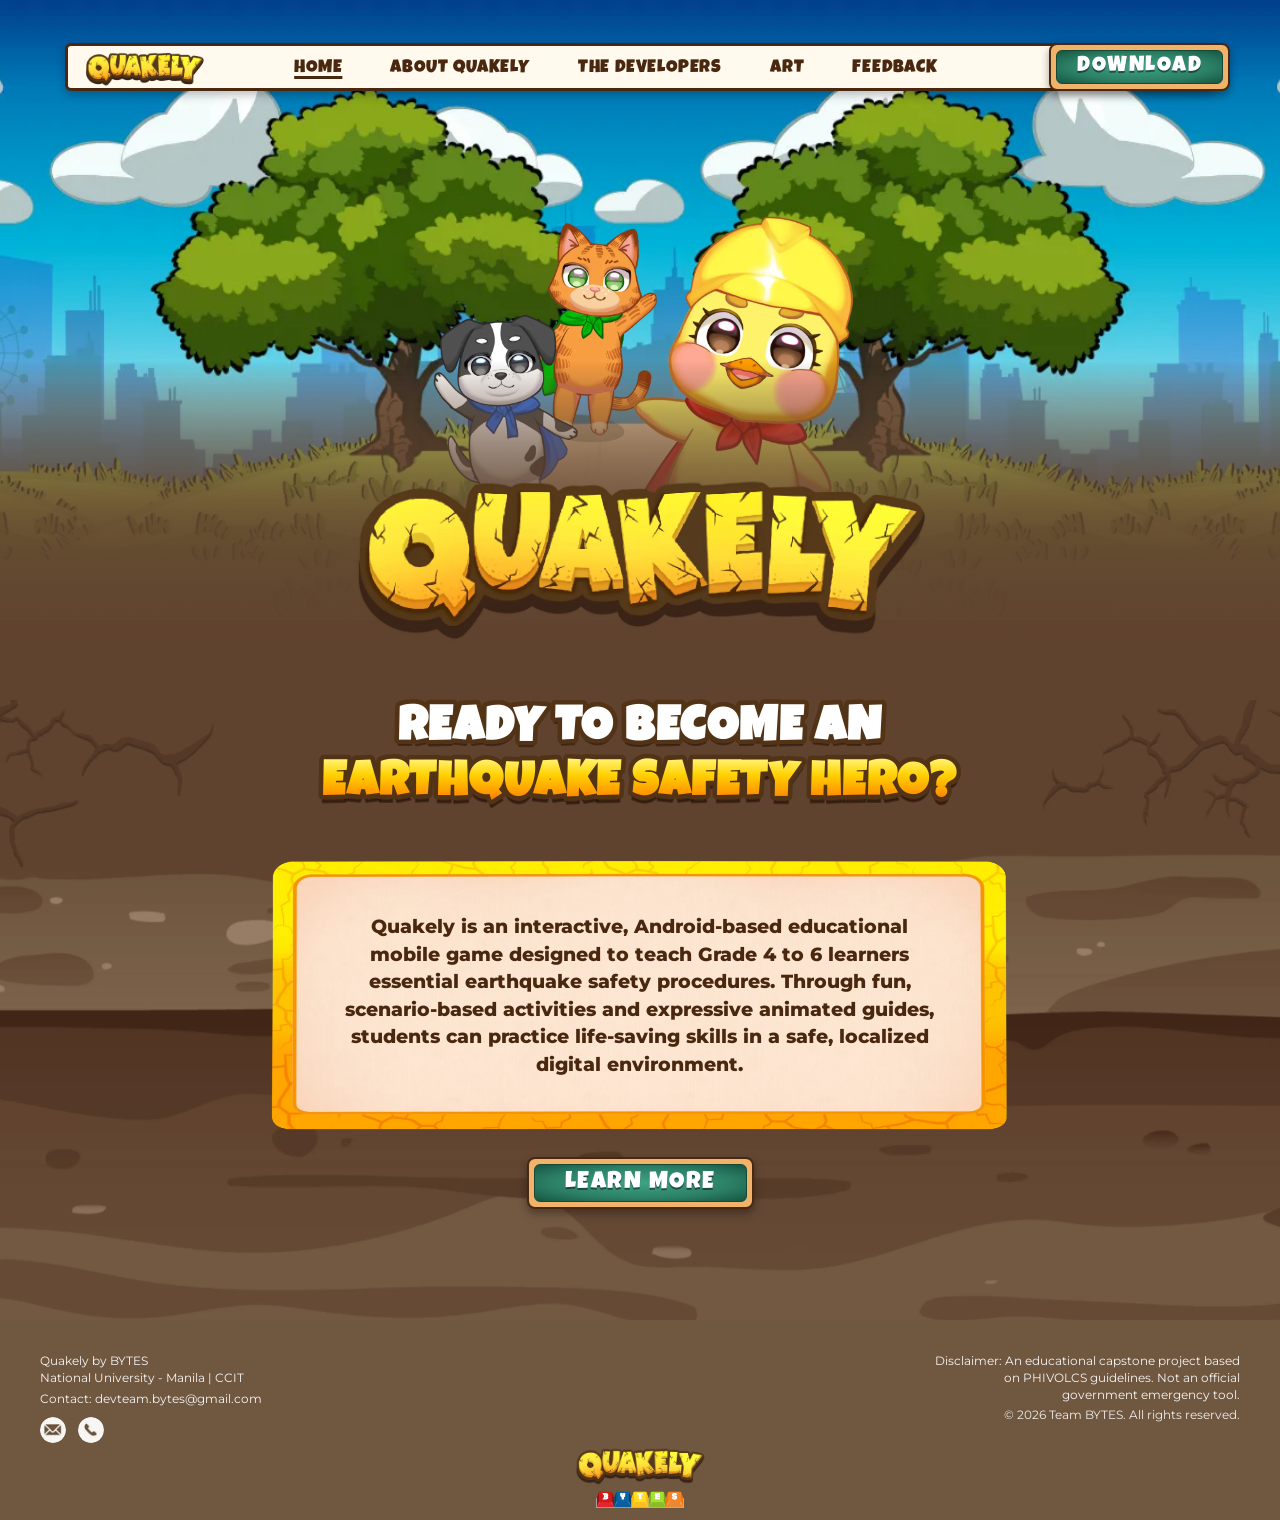
==== Quakely_Website/index.html @ 58cce62c "initial commit" ====
<!doctype html>
<html lang="en">
  <head>
    <meta charset="utf-8" />
    <meta
      name="viewport"
      content="width=device-width, initial-scale=1.0"
    />
    <title>Quakely - Ready to Become an Earthquake Safety Hero?</title>
    <link rel="icon" type="image/png" href="Q LOGO 2.png" />

    <meta
      property="og:title"
      content="Quakely - Ready to Become an Earthquake Safety Hero?"
    />
    <meta
      property="og:image"
      content="https://quakelywebsite.vercel.app/Home%20Assets/HOME%20FULL%20ART%202.webp"
    />
    <meta
      property="og:url"
      content="https://quakelywebsite.vercel.app/index.html"
    />
    <meta property="og:type" content="website" />

    <link href="https://fonts.googleapis.com" rel="preconnect" />
    <link href="https://fonts.gstatic.com" rel="preconnect" />
    <link
      href="https://fonts.googleapis.com/css2?family=Luckiest+Guy&family=Montserrat:ital,wght@0,400;0,500;0,700;0,800;1,400&display=swap"
      rel="stylesheet"
    />
    <link
      rel="preload"
      as="image"
      href="Home Assets/HOME FULL ART 1.webp"
      fetchpriority="high"
    />
    <link href="styles/index.css" rel="stylesheet" />
  </head>
  <body>
    <div class="page-wrapper">
      <main class="content-landmark">
      <section class="section-art">
        <header class="navbar">
          <a class="nav-logo" href="index.html">
            <img
              alt="Quakely Logo"
              height="356"
              src="Home Assets/Quakely Primary Logo.webp"
              width="2000"
            />
          </a>
          <button aria-expanded="false" aria-label="Menu" id="resp-nav-toggle">
            ☰
          </button>
          <ul class="nav-links">
            <li><a class="active" href="index.html">HOME</a></li>
            <li><a href="about.html">ABOUT QUAKELY</a></li>
            <li><a href="devs.html">THE DEVELOPERS</a></li>
            <li><a href="art.html">ART</a></li>
            <li><a href="feedback.html">FEEDBACK</a></li>
            <li class="nav-download-item">
              <a class="btn-download" href="download.html">
                <span>DOWNLOAD</span>
              </a>
            </li>
          </ul>
        </header>
        <div class="characters-container">
          <img
            alt="Ningning"
            class="char-gif char-ningning"
            height="2000"
            loading="lazy"
            src="Home Assets/NINGNING HOME.webp"
            width="1125"
          />
          <img
            alt="Paopao"
            class="char-gif char-paopao"
            height="2000"
            loading="lazy"
            src="Home Assets/PAOPAO HOME.webp"
            width="1125"
          />
          <img
            alt="Chichi"
            class="char-gif char-chichi"
            height="2000"
            loading="lazy"
            src="Home Assets/CHICHI HOME.webp"
            width="1125"
          />
        </div>
      </section>
      <div class="gradient-overlay-wrapper">
        <img
          alt="Brown Gradient"
          class="gradient-bg-img"
          height="578"
          loading="lazy"
          src="Home Assets/BROWN GRADIENT.webp"
          width="4277"
        />
        <div class="hero-center-logo">
          <img
            alt="Quakely"
            class="hero-logo-img"
            height="356"
            src="Home Assets/Quakely Primary Logo.webp"
            width="2000"
          />
        </div>
        <div class="hero-headline">
          <svg class="headline-svg" viewbox="0 0 1200 180">
            <defs>
              <lineargradient
                id="yellowOrangeGrad"
                x1="0%"
                x2="0%"
                y1="0%"
                y2="100%"
              >
                <stop offset="0%" stop-color="#FFF77A"></stop>
                <stop offset="35%" stop-color="#FFD000"></stop>
                <stop offset="70%" stop-color="#FF9600"></stop>
                <stop offset="100%" stop-color="#E05B00"></stop>
              </lineargradient>
            </defs>
            <text class="white-shadow" x="50%" y="90">READY TO BECOME AN</text>
            <text class="white-stroke" x="50%" y="90">READY TO BECOME AN</text>
            <text class="white-fill" x="50%" y="90">READY TO BECOME AN</text>
            <text class="yellow-shadow" x="50%" y="150">
              EARTHQUAKE SAFETY HERO?
            </text>
            <text class="yellow-stroke" x="50%" y="150">
              EARTHQUAKE SAFETY HERO?
            </text>
            <text class="yellow-fill" x="50%" y="150">
              EARTHQUAKE SAFETY HERO?
            </text>
          </svg>
        </div>
      </div>
      <section class="section-layers">
        <div class="yellow-base-wrapper">
          <img
            alt="Yellow Base"
            class="yellow-base-bg"
            height="1025"
            loading="lazy"
            src="Home Assets/YELLOW BASE.webp"
            width="2788"
          />
          <div class="info-card-text">
            <p>
              Quakely is an interactive, Android-based educational mobile game
              designed to teach Grade 4 to 6 learners essential earthquake
              safety procedures. Through fun, scenario-based activities and
              expressive animated guides, students can practice life-saving
              skills in a safe, localized digital environment.
            </p>
          </div>
        </div>
        <a class="btn-learn-more" href="about.html">
          <span>Learn More</span>
        </a>
      </section>
      </main>
      <footer class="footer">
        <div class="footer-inner">
          <div class="footer-columns">
            <div class="footer-left">
              <p>Quakely by BYTES</p>
              <p>National University - Manila | CCIT</p>
              <p style="margin-top: 4px">
                Contact:
                <a
                  class="email-link"
                  href="https://mail.google.com/mail/?view=cm&fs=1&to=devteam.bytes@gmail.com"
                  rel="noopener noreferrer"
                  target="_blank"
                >
                  devteam.bytes@gmail.com
                </a>
              </p>
              <div class="contact-icons-row">
                <a
                  class="contact-icon-circle"
                  href="https://mail.google.com/mail/?view=cm&fs=1&to=devteam.bytes@gmail.com"
                  rel="noopener noreferrer"
                  target="_blank"
                  title="Compose Email in Gmail"
                >
                  <img
                    alt="Email"
                    height="30"
                    loading="lazy"
                    src="Home Assets/EMAIL ICON.webp"
                    width="30"
                  />
                </a>
                <a
                  class="contact-icon-circle"
                  href="tel:+639991867943"
                  title="Call Us"
                >
                  <img
                    alt="Phone"
                    height="30"
                    loading="lazy"
                    src="Home Assets/PHONE ICON.webp"
                    width="30"
                  />
                </a>
              </div>
            </div>
            <div class="footer-right">
              <p style="padding-bottom: 4px">
                Disclaimer: An educational capstone project based<br />
                on PHIVOLCS guidelines. Not an official<br />
                government emergency tool.
              </p>
              <p class="copyright">© 2026 Team BYTES. All rights reserved.</p>
            </div>
          </div>
          <div class="footer-center">
            <div class="footer-logos">
              <img
                alt="Quakely Logo"
                class="quakely-logo"
                height="356"
                src="Home Assets/Quakely Primary Logo.webp"
                width="2000"
              />
              <img
                alt="BYTES Logo"
                class="bytes-logo"
                height="606"
                src="Home Assets/BYTES logo transp bg.webp"
                width="2686"
              />
            </div>
          </div>
        </div>
      </footer>
    </div>
    <script>
      // Responsive Navbar Toggle
      const navToggle = document.getElementById("resp-nav-toggle");
      const navbar = document.querySelector(".navbar");
      if (navToggle && navbar && !navToggle.dataset.bound) {
        navToggle.dataset.bound = "true";
        navToggle.addEventListener("click", () => {
          const isExpanded = navToggle.getAttribute("aria-expanded") === "true";
          navToggle.setAttribute("aria-expanded", !isExpanded);
          navbar.classList.toggle("resp-open");
        });
      }
    </script>
  </body>
</html>
---- Quakely_Website/styles/index.css ----
:root {
  --primary-yellow: #ffd200;
  --text-brown: #4a2810;
  --nav-bg: #fffaed;
  --nav-border: #91532b;
  --btn-orange-border: #f1b36a;
}

* {
  box-sizing: border-box;
  margin: 0;
  padding: 0;
}

body {
  font-family: "Montserrat", sans-serif;
  color: #ffffff;
  background-color: #3b2314;
  overflow-x: hidden;
}
html,
body {
  width: 100%;
  max-width: 100%;
  margin: 0;
  padding: 0;
  overflow-x: hidden;
  overscroll-behavior-x: none;
}
.page-wrapper {
  position: relative;
  width: 100%;
  display: flex;
  flex-direction: column;
}

/* Accessibility: wraps the page content in a <main> landmark for
   screen readers/audits without affecting layout — display:contents
   makes the wrapper itself invisible to the flex layout so section-art,
   gradient-overlay-wrapper and section-layers still behave as direct
   flex children of .page-wrapper exactly as before. */
.content-landmark {
  display: contents;
}

/* TOP SECTION */
.section-art {
  position: relative;
  width: 100%;
  height: 820px;
  background-image: url("../Home Assets/HOME FULL ART 1.webp");
  background-position: top center;
  background-repeat: no-repeat;
  background-size: 100% auto;
  display: flex;
  flex-direction: column;
  align-items: center;
  padding: 20px 24px 0 24px;
  z-index: auto;
}

.navbar {
  position: relative;
  width: 100%;
  max-width: 1380px;
  margin-top: 3vh;
  height: 48px;
  background-color: var(--nav-bg);
  border: 3px solid var(--text-brown);
  border-radius: 6px;
  display: flex;
  justify-content: center;
  align-items: center;
  padding: 0;
  box-shadow: 0 4px 10px rgba(0, 0, 0, 0.25);
  z-index: 30;
  box-sizing: border-box;
}

.nav-logo {
  position: absolute;
  left: -22px;
  top: 50%;
  transform: translateY(-45%);
  display: flex;
  align-items: center;
  z-index: 12;
}

.nav-logo img {
  height: 35px;
  width: auto;
  display: block;
  pointer-events: none;
}

.nav-links {
  display: flex;
  list-style: none;
  align-items: center;
  gap: 85px;
  margin: 0 auto;
}

.nav-links a {
  display: inline-block;
  text-decoration: none;
  color: var(--text-brown);
  font-family: "Luckiest Guy", cursive;
  font-size: 20px;
  letter-spacing: 0.8px;
  text-transform: uppercase;
  transition: opacity 0.2s ease;
}

.nav-links a:hover {
  transform: translateY(-2px);
  opacity: 0.8;
}

.nav-links a.active {
  text-decoration: underline;
  text-decoration-thickness: 3px;
  text-underline-offset: 4px;
}

/* BUTTONS */
.btn-download {
  position: absolute;
  right: -18px;
  top: 50%;
  transform: translateY(-50%);
  z-index: 12;
  display: inline-flex;
  align-items: center;
  justify-content: center;
  text-decoration: none;
  cursor: pointer;
  background-color: var(--btn-orange-border);
  border: 2.5px solid var(--text-brown);
  border-radius: 8px;
  padding: 5px;
  box-shadow: 0 4px 8px rgba(0, 0, 0, 0.35);

  transition:
    filter 0.2s ease,
    box-shadow 0.2s ease;
}

/* Hover effect */
.btn-download:hover,
.btn-download:hover span {
  opacity: 1 !important;
  filter: brightness(1.08);
}

.btn-download span {
  display: block;
  background: radial-gradient(
    ellipse at center,
    #3ea383 0%,
    #2c8065 60%,
    #165541 100%
  );
  border: 1.5px solid #144937;
  border-radius: 6px;
  padding: 6px 26px;
  color: #ffffff;
  font-family: "Luckiest Guy", cursive;
  font-size: 26px;
  letter-spacing: 1.5px;
  text-transform: uppercase;
  text-shadow: 0 2px 0px rgba(0, 0, 0, 0.45);
}

.btn-download:active {
  transform: translateY(calc(-50% + 2px));
}
/* HERO CENTER LOGO & HEADLINE ADJUSTMENTS */
.hero-center-logo {
  display: flex;
  justify-content: center;
  align-items: center;
  width: 100%;
  margin-top: clamp(200px, 10vw, 300px);
  margin-bottom: clamp(10px, 2vw, 20px);
  z-index: 5;
  position: relative;
}

.hero-logo-img {
  animation: heroShake 6s ease-in-out infinite;
  transform-origin: center center;
}

@keyframes heroShake {
  0%,
  85%,
  100% {
    transform: translateY(36px) rotate(0deg);
  }

  88% {
    transform: translateY(36px) rotate(-0.7deg);
  }

  91% {
    transform: translateY(36px) rotate(0.7deg);
  }

  94% {
    transform: translateY(36px) rotate(-0.7deg);
  }

  97% {
    transform: translateY(36px) rotate(0.7deg);
  }
}

.hero-logo-img {
  width: 100vw;
  max-width: 950px;
  min-width: 260px;
  height: auto;
  display: block;
  transform: translateY(36px);
}

.hero-headline {
  position: relative;
  z-index: 25;
  width: 100%;
  max-width: 1100px;
  display: flex;
  justify-content: center;
  margin-bottom: clamp(15px, 2.5vw, 30px);
  transform: translateY(30px);
  pointer-events: auto;
}

/* CHARACTER IMAGES */
.characters-container {
  position: absolute;
  bottom: 60px;
  left: 50%;
  transform: translateX(-50%);
  width: 100%;
  max-width: 1200px;
  height: 100%;
  pointer-events: none;
  z-index: 5;
}

.char-gif {
  position: absolute;
  user-select: none;
}

.char-ningning {
  height: 275px;
  width: auto;
  left: 45.8%;
  bottom: 280px;
  transform: translateX(-50%);
  z-index: 1;
}

.char-paopao {
  height: 290px;
  width: auto;
  left: 39%;
  bottom: 185px;
  transform: translateX(-50%);
  z-index: 2;
}

.char-chichi {
  height: 520px;
  width: auto;
  left: 57.5%;
  bottom: 70px;
  transform: translateX(-50%);
  z-index: 3;
}

/* BROWN GRADIENT */
.gradient-overlay-wrapper {
  position: absolute;
  top: 420px;
  left: 0;
  width: 100%;
  height: 380px;
  z-index: 20;
  display: flex;
  flex-direction: column;
  justify-content: center;
  align-items: center;
  pointer-events: none;
}

.gradient-overlay-wrapper::after {
  content: "";
  position: absolute;
  top: 0;
  left: 0;
  width: 100%;
  height: 100%;
  background: linear-gradient(
    to bottom,
    rgba(96, 67, 47, 0) 0%,
    rgba(96, 67, 47, 0.75) 50%,
    rgba(96, 67, 47, 1) 100%
  );
  z-index: 1;
  pointer-events: none;
}

.gradient-bg-img {
  position: absolute;
  top: 0;
  left: 0;
  width: 100%;
  height: 100%;
  object-fit: cover;
  z-index: 0;
}

/* HEADLINE SVG */
.headline-svg {
  width: 100%;
  height: auto;
  overflow: visible;
  font-family: "Luckiest Guy", cursive;
  text-anchor: middle;
  letter-spacing: 2px;
}

.headline-svg .white-shadow,
.headline-svg .white-stroke,
.headline-svg .white-fill {
  font-size: 58px;
  font-weight: 900;
}

.headline-svg .white-shadow {
  fill: rgba(34, 14, 3, 0.5);
  stroke: rgba(34, 14, 3, 0.5);
  stroke-width: 3px;
  stroke-linejoin: round;
  stroke-linecap: round;
  transform: translateY(6px);
}

.headline-svg .white-stroke {
  fill: none;
  stroke: #523316;
  stroke-width: 10px;
  stroke-linejoin: round;
  stroke-linecap: round;
}

.headline-svg .white-fill {
  fill: #ffffff;
}

.headline-svg .yellow-shadow,
.headline-svg .yellow-stroke,
.headline-svg .yellow-fill {
  font-size: 58px;
  font-weight: 900;
}

.headline-svg .yellow-shadow {
  fill: rgba(34, 14, 3, 0.5);
  stroke: rgba(34, 14, 3, 0.5);
  stroke-width: 3px;
  stroke-linejoin: round;
  stroke-linecap: round;
  transform: translateY(8px);
}

.headline-svg .yellow-stroke {
  fill: none;
  stroke: #523316;
  stroke-width: 10px;
  stroke-linejoin: round;
  stroke-linecap: round;
}

.headline-svg .yellow-fill {
  fill: url(#yellowOrangeGrad);
}

/* BOTTOM SECTION */
.section-layers {
  position: relative;
  width: 100%;
  max-width: 1520px;
  margin-left: auto;
  margin-right: auto;
  background-image: url("../Home Assets/LAYERS.webp");
  background-position: top center;
  background-repeat: no-repeat;
  background-size: cover;
  min-height: 800px;
  padding-top: 130px;
  padding-bottom: 0px;
  margin-top: -120px;
  display: flex;
  flex-direction: column;
  align-items: center;
  z-index: 10;
}

.yellow-base-wrapper {
  position: relative;
  width: 92%;
  max-width: 820px;
  margin: 130px auto 15px auto;
  display: flex;
  justify-content: center;
  align-items: center;
}

.yellow-base-bg {
  width: 100%;
  height: auto;
  display: block;
}

.info-card-text {
  position: absolute;
  top: 50%;
  left: 50%;
  transform: translate(-50%, -50%);
  width: 82%;
  text-align: center;
}

.info-card-text p {
  font-family: "Montserrat", sans-serif;
  font-weight: 800;
  color: var(--text-brown);
  font-size: 23px;
  line-height: 1.5;
}

/* Learn More Button */
.btn-learn-more {
  display: inline-flex;
  align-items: center;
  justify-content: center;
  text-decoration: none;
  cursor: pointer;
  margin-top: 10px;
  margin-bottom: 0px;
  background-color: var(--btn-orange-border);
  border: 2.5px solid var(--text-brown);
  border-radius: 8px;
  padding: 5px;
  box-shadow: 0 4px 8px rgba(0, 0, 0, 0.35);
  position: relative;
  z-index: 99;
}

.btn-learn-more span {
  display: block;
  background: radial-gradient(
    ellipse at center,
    #3ea383 0%,
    #2c8065 60%,
    #165541 100%
  );
  border: 1.5px solid #144937;
  border-radius: 6px;
  padding: 6px 36px;
  color: #ffffff;
  font-family: "Luckiest Guy", cursive;
  font-size: 28px;
  letter-spacing: 1.5px;
  text-transform: uppercase;
  text-shadow: 0 2px 0px rgba(0, 0, 0, 0.45);
}

.btn-learn-more:active {
  transform: translateY(2px);
}

/* FOOTER */
.footer {
  width: 100%;
  background-color: #705740;
  display: flex;
  justify-content: center;
  align-items: center;
  padding: 33px 0 12px 0;
  z-index: 5;
}

.footer-inner {
  width: 100%;
  max-width: 1300px;
  padding: 0 40px;
  font-size: 12px;
  font-weight: 400;
  font-family: "Montserrat", sans-serif;
}

.footer-columns {
  display: flex;
  justify-content: space-between;
  gap: 30px;
  line-height: 1.4;
  opacity: 0.95;
}

.footer-left {
  text-align: left;
}

.footer-left p {
  margin: 0;
  line-height: 1.4;
}

.email-link {
  color: #ffffff;
  text-decoration: none;
  transition: opacity 0.2s ease;
}

.email-link:visited {
  color: #ffffff;
}

.email-link:hover {
  text-decoration: underline;
  opacity: 0.85;
}

.contact-icons-row {
  display: flex;
  align-items: center;
  gap: 12px;
  margin-top: 10px;
}

.contact-icon-circle {
  width: 26px;
  height: 26px;
  border-radius: 50%;
  display: inline-flex;
  align-items: center;
  justify-content: center;
  overflow: hidden;
  text-decoration: none;
}

.contact-icon-circle img {
  width: 100%;
  height: 100%;
  object-fit: cover;
  border-radius: 50%;
  display: block;
}

.footer-right {
  text-align: right;
}

.footer-right p {
  margin: 0;
  line-height: 1.4;
}

.footer-center {
  display: flex;
  justify-content: center;
  align-items: center;
  margin-top: 4px;
}

.footer-logos {
  display: inline-flex;
  flex-direction: column;
  align-items: center;
  gap: 3px;
}

.footer-logos img.quakely-logo {
  height: 38px;
  width: auto;
}

.footer-logos img.bytes-logo {
  height: 20px;
  width: auto;
}

.copyright {
  display: block;
  text-align: right;
  margin-top: 14px;
  font-size: 12px;
  opacity: 0.95;
  font-weight: 400;
}

/* RESPONSIVE CLASSES & MEDIA QUERIES */
#resp-nav-toggle {
  display: none;
  background: transparent;
  border: none;
  font-size: 28px;
  color: var(--text-brown);
  cursor: pointer;
  padding: 0 10px;
  position: absolute;
  right: 15px;
}

@media (min-width: 1521px) {
  .section-layers {
    max-width: 100%;
  }
}

@media (max-width: 1024px) {
  .nav-links {
    gap: 30px;
  }
  .nav-links a {
    font-size: 18px;
  }
  .btn-download span {
    font-size: 20px;
    padding: 5px 15px;
  }
  .headline-svg .white-shadow,
  .headline-svg .white-stroke,
  .headline-svg .white-fill {
    font-size: 56px;
  }
  .headline-svg .yellow-shadow,
  .headline-svg .yellow-stroke,
  .headline-svg .yellow-fill {
    font-size: 72px;
  }
  .headline-svg {
    height: 160px;
  }
  .section-layers {
    margin-top: -60px;
  }
  .section-art {
    background-size: cover;
    background-position: bottom center;
  }
  .characters-container {
    bottom: -20px;
  }
}

@media (max-width: 900px) {
  .navbar {
    position: relative;
    display: flex;
    justify-content: space-between;
    align-items: center;
    padding: 0 20px;
    height: 52px;
    z-index: 200;
    transition: height 0.3s ease;
  }
  .nav-logo {
    position: relative;
    left: 0;
    top: 0;
    transform: none;
    z-index: 202;
    margin-left: -30px;
  }
  .nav-logo img {
    height: 30px;
  }
  #resp-nav-toggle {
    display: block;
    position: relative;
    right: 0;
    top: 0;
    font-size: 28px;
    color: var(--text-brown);
    z-index: 202;
    background: transparent;
    border: none;
    cursor: pointer;
    padding: 0;
  }
  .nav-links {
    display: none;
  }
  .navbar.resp-open {
    height: auto;
  }
  .navbar.resp-open .nav-links {
    display: flex;
    position: absolute;
    top: -3px;
    left: -3px;
    right: -3px;
    background-color: var(--nav-bg);
    border: 3px solid var(--text-brown);
    border-radius: 6px;
    flex-direction: column;
    align-items: center;
    padding: 70px 20px 30px 20px;
    gap: 20px;
    box-shadow: 0 10px 25px rgba(0, 0, 0, 0.3);
    z-index: 201;
  }
  .navbar.resp-open .nav-links li {
    list-style: none;
    width: 100%;
    text-align: center;
  }
  .navbar.resp-open .nav-links a {
    font-size: 18px;
    color: var(--text-brown);
    text-decoration: none;
  }
  .navbar.resp-open .nav-links a.active {
    text-decoration: underline;
    text-decoration-thickness: 3px;
    text-underline-offset: 6px;
  }
  .navbar.resp-open .nav-download-item {
    margin-top: 10px;
  }
  .navbar.resp-open .btn-download {
    position: relative;
    right: auto;
    top: auto;
    transform: none;
    display: inline-flex;
  }
  .navbar.resp-open .btn-download span {
    font-size: 20px;
    padding: 8px 32px;
  }
  .footer-columns {
    flex-direction: row;
    text-align: left;
    gap: 30px;
  }
  .contact-icons-row {
    justify-content: flex-start;
  }
  .footer-right {
    text-align: right;
  }
  .copyright {
    text-align: right;
    margin-top: 14px;
  }
}

@media (max-width: 600px) {
  .nav-logo img {
    height: 26px;
  }
  .headline-svg .white-shadow,
  .headline-svg .white-stroke,
  .headline-svg .white-fill {
    font-size: 60px;
  }
  .headline-svg .yellow-shadow,
  .headline-svg .yellow-stroke,
  .headline-svg .yellow-fill {
    font-size: 82px;
  }
  .headline-svg {
    height: 140px;
    transform: none;
  }
  .section-art {
    height: 360px;
  }
  .characters-container {
    height: 350px;
    bottom: 0px;
  }

  .char-ningning {
    height: 38%; /* Scale height relative to container */
    left: 45%;
    bottom: 35%;
    transform: translate(-50%, 0);
  }

  .char-paopao {
    height: 42%;
    left: 30%;
    bottom: 15%;
    transform: translate(-50%, 0);
  }

  .char-chichi {
    height: 75%;
    left: 65%;
    bottom: 5%;
    transform: translate(-50%, 0);
  }
  .gradient-overlay-wrapper {
    top: 220px;
    height: 140px;
  }

  .hero-center-logo {
    margin-top: 70px;
  }
  .section-layers {
    padding-top: 65px;
    min-height: 600px;
  }
  .info-card-text {
    width: 82%;
  }
  .info-card-text p {
    font-size: 11px;
    line-height: 1.4;
    padding: 0;
  }
  .footer-columns {
    flex-direction: column;
    text-align: center;
    gap: 20px;
  }
  .footer-left {
    text-align: center;
  }
  .footer-right {
    text-align: center;
  }
  .contact-icons-row {
    justify-content: center;
  }
  .copyright {
    text-align: center;
    margin-top: 0;
  }
  .footer-center {
    margin-top: 20px;
  }
  .footer-inner {
    padding: 0 20px;
  }
}

@media (max-width: 400px) {
  .headline-svg .white-shadow,
  .headline-svg .white-stroke,
  .headline-svg .white-fill {
    font-size: 48px;
  }
  .headline-svg .yellow-shadow,
  .headline-svg .yellow-stroke,
  .headline-svg .yellow-fill {
    font-size: 64px;
  }
  .headline-svg {
    height: 120px;
    transform: none;
  }
  .section-art {
    height: 350px;
  }
  .characters-container {
    height: 260px;
    bottom: 0px;
  }
  .char-ningning {
    height: 120px;
    bottom: 90px;
  }
  .char-paopao {
    height: 130px;
    bottom: 50px;
  }
  .char-chichi {
    height: 220px;
    bottom: -10px;
  }
  .gradient-overlay-wrapper {
    top: 235px;
    height: 120px;
  }
  .section-layers {
    padding-top: 65px;
    min-height: 500px;
  }
  .yellow-base-wrapper {
    z-index: 10;
  }
  .btn-learn-more {
    z-index: 10;
    position: relative;
  }
  .info-card-text {
    width: 85%;
  }
  .info-card-text p {
    font-size: 10px;
    line-height: 1.25;
  }
}
/* MACBOOK SCREEN SIZES */
@media screen and (min-width: 1025px) and (max-width: 1366px),
  screen and (width: 1280px) and (height: 800px) {
  .section-art {
    height: 720px;
    background-size: cover;
    background-position: top center;
  }
  .navbar {
    max-width: 1150px;
    margin-top: 2.5vh;
  }
  .nav-links {
    gap: 48px;
  }
  .nav-links a {
    font-size: 18px;
  }
  .btn-download span {
    font-size: 22px;
    padding: 5px 20px;
  }
  .characters-container {
    height: 500px;
    bottom: 40px;
  }
  .char-ningning {
    height: 230px;
    bottom: 234px;
  }
  .char-paopao {
    height: 240px;
    bottom: 140px;
  }
  .char-chichi {
    height: 440px;
    bottom: 50px;
  }
  .gradient-overlay-wrapper {
    top: 360px;
    height: 340px;
  }
  .headline-svg .white-shadow,
  .headline-svg .white-stroke,
  .headline-svg .white-fill {
    font-size: 52px;
  }
  .headline-svg .yellow-shadow,
  .headline-svg .yellow-stroke,
  .headline-svg .yellow-fill {
    font-size: 52px;
  }
  .section-layers {
    margin-top: -100px;
    padding-top: 110px;
    min-height: 700px;
  }
  .yellow-base-wrapper {
    max-width: 740px;
  }
  .info-card-text p {
    font-size: 19px;
    line-height: 1.45;
  }
  .btn-learn-more span {
    font-size: 24px;
    padding: 6px 30px;
  }
}
/* CONSOLIDATED HOVER & TRANSITION OPTIMIZATIONS */

.nav-logo {
  transition:
    transform 0.25s ease,
    filter 0.25s ease;
}

.nav-logo:hover {
  transform: translateY(-45%) translateY(-2px);
  filter: brightness(1.08) drop-shadow(0 4px 10px rgba(0, 0, 0, 0.15));
}

/* DOWNLOAD BUTTON HOVER */
.nav-links a.btn-download:hover {
  transform: translateY(calc(-50% - 3px));
  filter: brightness(1.08);
  box-shadow: 0 6px 12px rgba(0, 0, 0, 0.4);
}

.hero-center-logo {
  transition:
    transform 0.25s ease,
    filter 0.25s ease;
}

.hero-center-logo:hover {
  transform: translateY(-4px);
  filter: brightness(1.06) drop-shadow(0 6px 14px rgba(0, 0, 0, 0.18));
}

.hero-logo-img {
  transition:
    transform 0.25s ease,
    filter 0.25s ease;
}

.hero-logo-img:hover {
  transform: translateY(32px);
  filter: brightness(1.08) drop-shadow(0 8px 18px rgba(0, 0, 0, 0.2));
}

.hero-headline {
  transition:
    transform 0.25s ease,
    filter 0.25s ease;
}

.hero-headline:hover {
  transform: translateY(27px);
  filter: brightness(1.08) drop-shadow(0 6px 12px rgba(0, 0, 0, 0.15));
}

.yellow-base-wrapper {
  transition:
    transform 0.25s ease,
    filter 0.25s ease;
}

.yellow-base-wrapper:hover {
  transform: translateY(-5px);
  filter: brightness(1.05) drop-shadow(0 10px 18px rgba(0, 0, 0, 0.15));
}

.btn-learn-more {
  transition:
    transform 0.2s ease,
    filter 0.2s ease,
    box-shadow 0.2s ease;
}

.btn-learn-more:hover {
  transform: translateY(-3px);
  filter: brightness(1.15);
  box-shadow: 0 6px 12px rgba(0, 0, 0, 0.4);
}

.contact-icon-circle {
  transition:
    transform 0.2s ease,
    filter 0.2s ease;
}

.contact-icon-circle:hover {
  transform: translateY(-3px);
  filter: brightness(1.1) drop-shadow(0 4px 8px rgba(0, 0, 0, 0.15));
}

.email-link {
  transition:
    opacity 0.2s ease,
    filter 0.2s ease;
}

.email-link:hover {
  filter: brightness(1.1);
}

/* Ningning position adjustment for taller mobile screens */
@media (max-width: 600px) and (min-height: 800px) {
  .char-ningning {
    bottom: 100px;
  }
}

@media screen and (min-width: 1367px) and (min-height: 850px) {
  .char-paopao {
    bottom: 120px;
  }
}

/* Target specifically tall 1080p desktop monitors (e.g., 23-inch at 100%-125% zoom) without affecting standard 15"-16" laptop screen viewports */
@media screen and (min-width: 1367px) and (min-height: 850px) {
  .char-ningning {
    bottom: 209px;
  }
}
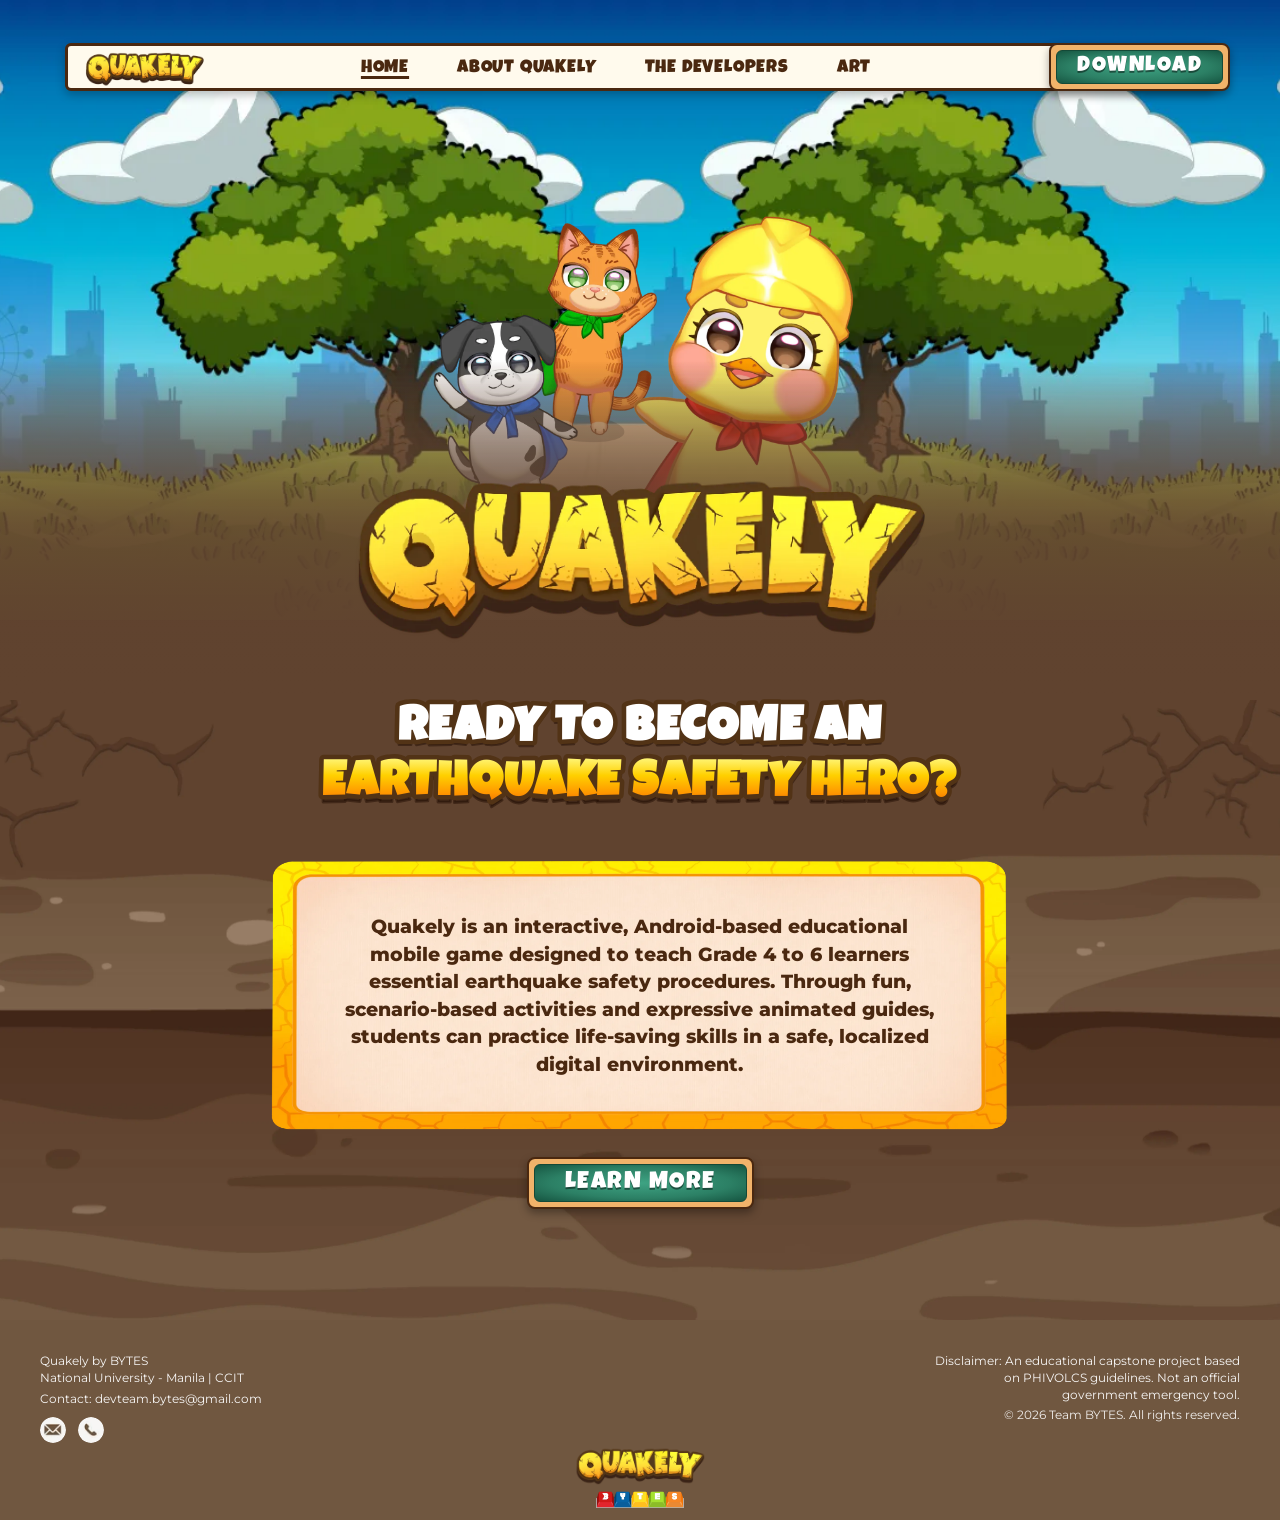
==== commit 200a34b8: "Initial commit for project turnover" ====
--- a/Quakely_Website/index.html
+++ b/Quakely_Website/index.html
@@ -2,10 +2,7 @@
 <html lang="en">
   <head>
     <meta charset="utf-8" />
-    <meta
-      name="viewport"
-      content="width=device-width, initial-scale=1.0"
-    />
+    <meta name="viewport" content="width=device-width, initial-scale=1.0" />
     <title>Quakely - Ready to Become an Earthquake Safety Hero?</title>
     <link rel="icon" type="image/png" href="Q LOGO 2.png" />
 
@@ -40,132 +37,139 @@
   <body>
     <div class="page-wrapper">
       <main class="content-landmark">
-      <section class="section-art">
-        <header class="navbar">
-          <a class="nav-logo" href="index.html">
-            <img
-              alt="Quakely Logo"
+        <section class="section-art">
+          <header class="navbar">
+            <a class="nav-logo" href="index.html">
+              <img
+                alt="Quakely Logo"
+                height="356"
+                src="Home Assets/Quakely Primary Logo.webp"
+                width="2000"
+              />
+            </a>
+            <button
+              aria-expanded="false"
+              aria-label="Menu"
+              id="resp-nav-toggle"
+            >
+              ☰
+            </button>
+            <ul class="nav-links">
+              <li><a class="active" href="index.html">HOME</a></li>
+              <li><a href="about.html">ABOUT QUAKELY</a></li>
+              <li><a href="devs.html">THE DEVELOPERS</a></li>
+              <li><a href="art.html">ART</a></li>
+              <li class="nav-download-item">
+                <a class="btn-download" href="download.html">
+                  <span>DOWNLOAD</span>
+                </a>
+              </li>
+            </ul>
+          </header>
+          <div class="characters-container">
+            <img
+              alt="Ningning"
+              class="char-gif char-ningning"
+              height="2000"
+              loading="lazy"
+              src="Home Assets/NINGNING HOME.webp"
+              width="1125"
+            />
+            <img
+              alt="Paopao"
+              class="char-gif char-paopao"
+              height="2000"
+              loading="lazy"
+              src="Home Assets/PAOPAO HOME.webp"
+              width="1125"
+            />
+            <img
+              alt="Chichi"
+              class="char-gif char-chichi"
+              height="2000"
+              loading="lazy"
+              src="Home Assets/CHICHI HOME.webp"
+              width="1125"
+            />
+          </div>
+        </section>
+        <div class="gradient-overlay-wrapper">
+          <img
+            alt="Brown Gradient"
+            class="gradient-bg-img"
+            height="578"
+            loading="lazy"
+            src="Home Assets/BROWN GRADIENT.webp"
+            width="4277"
+          />
+          <div class="hero-center-logo">
+            <img
+              alt="Quakely"
+              class="hero-logo-img"
               height="356"
               src="Home Assets/Quakely Primary Logo.webp"
               width="2000"
             />
+          </div>
+          <div class="hero-headline">
+            <svg class="headline-svg" viewbox="0 0 1200 180">
+              <defs>
+                <lineargradient
+                  id="yellowOrangeGrad"
+                  x1="0%"
+                  x2="0%"
+                  y1="0%"
+                  y2="100%"
+                >
+                  <stop offset="0%" stop-color="#FFF77A"></stop>
+                  <stop offset="35%" stop-color="#FFD000"></stop>
+                  <stop offset="70%" stop-color="#FF9600"></stop>
+                  <stop offset="100%" stop-color="#E05B00"></stop>
+                </lineargradient>
+              </defs>
+              <text class="white-shadow" x="50%" y="90">
+                READY TO BECOME AN
+              </text>
+              <text class="white-stroke" x="50%" y="90">
+                READY TO BECOME AN
+              </text>
+              <text class="white-fill" x="50%" y="90">READY TO BECOME AN</text>
+              <text class="yellow-shadow" x="50%" y="150">
+                EARTHQUAKE SAFETY HERO?
+              </text>
+              <text class="yellow-stroke" x="50%" y="150">
+                EARTHQUAKE SAFETY HERO?
+              </text>
+              <text class="yellow-fill" x="50%" y="150">
+                EARTHQUAKE SAFETY HERO?
+              </text>
+            </svg>
+          </div>
+        </div>
+        <section class="section-layers">
+          <div class="yellow-base-wrapper">
+            <img
+              alt="Yellow Base"
+              class="yellow-base-bg"
+              height="1025"
+              loading="lazy"
+              src="Home Assets/YELLOW BASE.webp"
+              width="2788"
+            />
+            <div class="info-card-text">
+              <p>
+                Quakely is an interactive, Android-based educational mobile game
+                designed to teach Grade 4 to 6 learners essential earthquake
+                safety procedures. Through fun, scenario-based activities and
+                expressive animated guides, students can practice life-saving
+                skills in a safe, localized digital environment.
+              </p>
+            </div>
+          </div>
+          <a class="btn-learn-more" href="about.html">
+            <span>Learn More</span>
           </a>
-          <button aria-expanded="false" aria-label="Menu" id="resp-nav-toggle">
-            ☰
-          </button>
-          <ul class="nav-links">
-            <li><a class="active" href="index.html">HOME</a></li>
-            <li><a href="about.html">ABOUT QUAKELY</a></li>
-            <li><a href="devs.html">THE DEVELOPERS</a></li>
-            <li><a href="art.html">ART</a></li>
-            <li><a href="feedback.html">FEEDBACK</a></li>
-            <li class="nav-download-item">
-              <a class="btn-download" href="download.html">
-                <span>DOWNLOAD</span>
-              </a>
-            </li>
-          </ul>
-        </header>
-        <div class="characters-container">
-          <img
-            alt="Ningning"
-            class="char-gif char-ningning"
-            height="2000"
-            loading="lazy"
-            src="Home Assets/NINGNING HOME.webp"
-            width="1125"
-          />
-          <img
-            alt="Paopao"
-            class="char-gif char-paopao"
-            height="2000"
-            loading="lazy"
-            src="Home Assets/PAOPAO HOME.webp"
-            width="1125"
-          />
-          <img
-            alt="Chichi"
-            class="char-gif char-chichi"
-            height="2000"
-            loading="lazy"
-            src="Home Assets/CHICHI HOME.webp"
-            width="1125"
-          />
-        </div>
-      </section>
-      <div class="gradient-overlay-wrapper">
-        <img
-          alt="Brown Gradient"
-          class="gradient-bg-img"
-          height="578"
-          loading="lazy"
-          src="Home Assets/BROWN GRADIENT.webp"
-          width="4277"
-        />
-        <div class="hero-center-logo">
-          <img
-            alt="Quakely"
-            class="hero-logo-img"
-            height="356"
-            src="Home Assets/Quakely Primary Logo.webp"
-            width="2000"
-          />
-        </div>
-        <div class="hero-headline">
-          <svg class="headline-svg" viewbox="0 0 1200 180">
-            <defs>
-              <lineargradient
-                id="yellowOrangeGrad"
-                x1="0%"
-                x2="0%"
-                y1="0%"
-                y2="100%"
-              >
-                <stop offset="0%" stop-color="#FFF77A"></stop>
-                <stop offset="35%" stop-color="#FFD000"></stop>
-                <stop offset="70%" stop-color="#FF9600"></stop>
-                <stop offset="100%" stop-color="#E05B00"></stop>
-              </lineargradient>
-            </defs>
-            <text class="white-shadow" x="50%" y="90">READY TO BECOME AN</text>
-            <text class="white-stroke" x="50%" y="90">READY TO BECOME AN</text>
-            <text class="white-fill" x="50%" y="90">READY TO BECOME AN</text>
-            <text class="yellow-shadow" x="50%" y="150">
-              EARTHQUAKE SAFETY HERO?
-            </text>
-            <text class="yellow-stroke" x="50%" y="150">
-              EARTHQUAKE SAFETY HERO?
-            </text>
-            <text class="yellow-fill" x="50%" y="150">
-              EARTHQUAKE SAFETY HERO?
-            </text>
-          </svg>
-        </div>
-      </div>
-      <section class="section-layers">
-        <div class="yellow-base-wrapper">
-          <img
-            alt="Yellow Base"
-            class="yellow-base-bg"
-            height="1025"
-            loading="lazy"
-            src="Home Assets/YELLOW BASE.webp"
-            width="2788"
-          />
-          <div class="info-card-text">
-            <p>
-              Quakely is an interactive, Android-based educational mobile game
-              designed to teach Grade 4 to 6 learners essential earthquake
-              safety procedures. Through fun, scenario-based activities and
-              expressive animated guides, students can practice life-saving
-              skills in a safe, localized digital environment.
-            </p>
-          </div>
-        </div>
-        <a class="btn-learn-more" href="about.html">
-          <span>Learn More</span>
-        </a>
-      </section>
+        </section>
       </main>
       <footer class="footer">
         <div class="footer-inner">
@@ -259,4 +263,4 @@
       }
     </script>
   </body>
-</html>+</html>
--- a/Quakely_Website/styles/index.css
+++ b/Quakely_Website/styles/index.css
@@ -701,6 +701,7 @@
   }
   .navbar.resp-open {
     height: auto;
+    min-height: 52px; /* keeps the bar (and logo) from shrinking when the dropdown opens */
   }
   .navbar.resp-open .nav-links {
     display: flex;
@@ -1098,4 +1099,25 @@
   .char-ningning {
     bottom: 209px;
   }
-}+}
+/* Raise the navbar slightly on mobile only.
+   Uses top offset (not margin) so nothing else in the layout shifts. */
+@media (max-width: 600px) {
+  .navbar {
+    top: -12px;
+  }
+}
+
+/* Fluid navbar logo for tablet/phone widths.
+   Size and left offset scale smoothly with the screen instead of jumping at the
+   900px and 600px breakpoints. Values at 900px match the desktop logo
+   (35px tall), and values at 600px and below match the previous phone look
+   for position. Desktop (901px+) is untouched. */
+@media (max-width: 900px) {
+  .nav-logo {
+    margin-left: clamp(-42px, calc(-6px - 4vw), -30px);
+  }
+  .nav-logo img {
+    height: clamp(24px, calc(16.67px + 2.04vw), 35px);
+  }
+}
